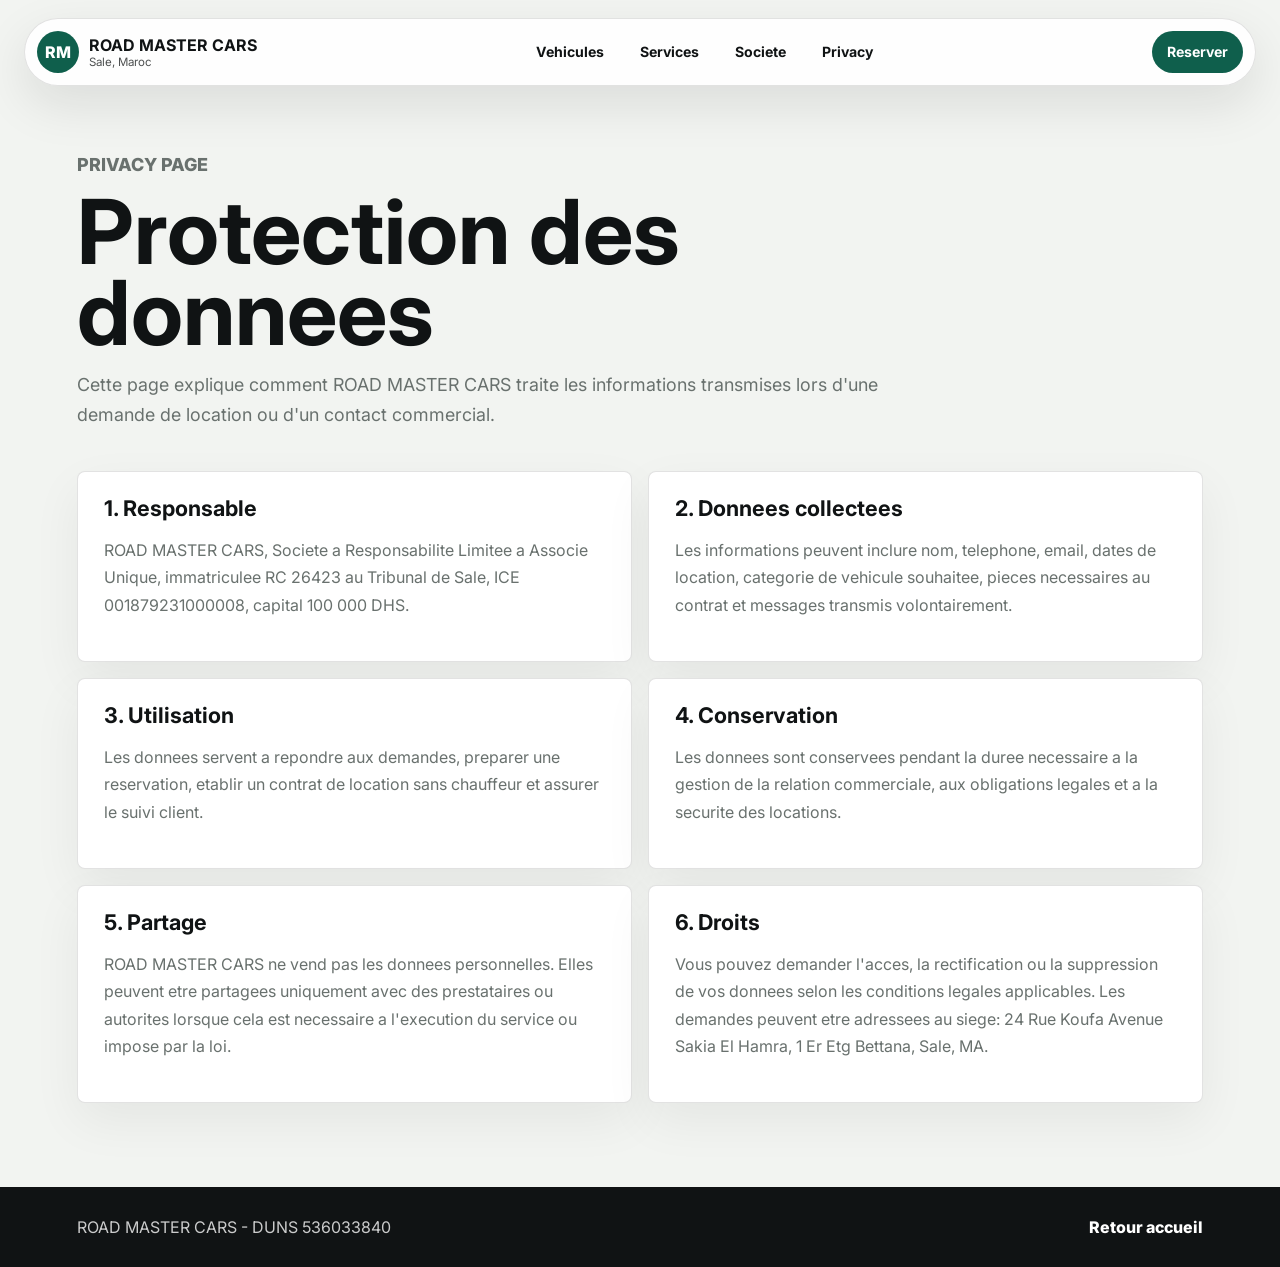
==== privacy.html @ 3716bf58 "Add files via upload" ====
<!doctype html>
<html lang="fr">
  <head>
    <meta charset="UTF-8" />
    <meta name="viewport" content="width=device-width, initial-scale=1.0" />
    <title>Privacy | ROAD MASTER CARS</title>
    <meta name="description" content="Privacy page de ROAD MASTER CARS." />
    <link rel="preconnect" href="https://fonts.googleapis.com" />
    <link rel="preconnect" href="https://fonts.gstatic.com" crossorigin />
    <link
      href="https://fonts.googleapis.com/css2?family=Inter:wght@400;500;600;700;800&display=swap"
      rel="stylesheet"
    />
    <link rel="stylesheet" href="styles.css" />
  </head>
  <body class="privacy-page">
    <div class="progress" aria-hidden="true"></div>
    <header class="site-header solid" data-animate>
      <a class="brand" href="index.html" aria-label="ROAD MASTER CARS accueil">
        <span class="brand-mark">RM</span>
        <span>
          <strong>ROAD MASTER CARS</strong>
          <small>Sale, Maroc</small>
        </span>
      </a>
      <nav class="nav" aria-label="Navigation principale">
        <a href="index.html#fleet">Vehicules</a>
        <a href="index.html#services">Services</a>
        <a href="index.html#company">Societe</a>
        <a href="privacy.html">Privacy</a>
      </nav>
      <a class="header-cta" href="index.html#booking">Reserver</a>
    </header>

    <main class="privacy-main">
      <section class="privacy-hero reveal">
        <p class="eyebrow">Privacy page</p>
        <h1>Protection des donnees</h1>
        <p>
          Cette page explique comment ROAD MASTER CARS traite les informations
          transmises lors d'une demande de location ou d'un contact commercial.
        </p>
      </section>

      <section class="privacy-content">
        <article class="policy-block reveal">
          <h2>1. Responsable</h2>
          <p>
            ROAD MASTER CARS, Societe a Responsabilite Limitee a Associe Unique,
            immatriculee RC 26423 au Tribunal de Sale, ICE 001879231000008,
            capital 100 000 DHS.
          </p>
        </article>
        <article class="policy-block reveal">
          <h2>2. Donnees collectees</h2>
          <p>
            Les informations peuvent inclure nom, telephone, email, dates de location,
            categorie de vehicule souhaitee, pieces necessaires au contrat et messages
            transmis volontairement.
          </p>
        </article>
        <article class="policy-block reveal">
          <h2>3. Utilisation</h2>
          <p>
            Les donnees servent a repondre aux demandes, preparer une reservation,
            etablir un contrat de location sans chauffeur et assurer le suivi client.
          </p>
        </article>
        <article class="policy-block reveal">
          <h2>4. Conservation</h2>
          <p>
            Les donnees sont conservees pendant la duree necessaire a la gestion de la
            relation commerciale, aux obligations legales et a la securite des locations.
          </p>
        </article>
        <article class="policy-block reveal">
          <h2>5. Partage</h2>
          <p>
            ROAD MASTER CARS ne vend pas les donnees personnelles. Elles peuvent etre
            partagees uniquement avec des prestataires ou autorites lorsque cela est
            necessaire a l'execution du service ou impose par la loi.
          </p>
        </article>
        <article class="policy-block reveal">
          <h2>6. Droits</h2>
          <p>
            Vous pouvez demander l'acces, la rectification ou la suppression de vos
            donnees selon les conditions legales applicables. Les demandes peuvent etre
            adressees au siege: 24 Rue Koufa Avenue Sakia El Hamra, 1 Er Etg Bettana,
            Sale, MA.
          </p>
        </article>
      </section>
    </main>

    <footer class="footer">
      <span>ROAD MASTER CARS - DUNS 536033840</span>
      <a href="index.html">Retour accueil</a>
    </footer>

    <script src="script.js"></script>
  </body>
</html>
---- styles.css ----
:root {
  --ink: #101314;
  --muted: #69716e;
  --paper: #f7f5f0;
  --panel: #ffffff;
  --green: #0f5f4c;
  --mint: #c8efe0;
  --gold: #c9983f;
  --line: rgba(16, 19, 20, 0.12);
  --shadow: 0 24px 70px rgba(16, 19, 20, 0.18);
}

* {
  box-sizing: border-box;
}

html {
  scroll-behavior: smooth;
}

body {
  margin: 0;
  font-family: Inter, Arial, sans-serif;
  color: var(--ink);
  background: var(--paper);
}

a {
  color: inherit;
  text-decoration: none;
}

.progress {
  position: fixed;
  inset: 0 auto auto 0;
  z-index: 30;
  width: 0;
  height: 3px;
  background: linear-gradient(90deg, var(--gold), var(--green));
}

.site-header {
  position: fixed;
  inset: 18px 24px auto;
  z-index: 20;
  display: flex;
  align-items: center;
  justify-content: space-between;
  gap: 20px;
  padding: 12px;
  color: white;
  background: rgba(16, 19, 20, 0.22);
  border: 1px solid rgba(255, 255, 255, 0.22);
  border-radius: 999px;
  backdrop-filter: blur(18px);
  transform: translateY(-120%);
  animation: dropIn 0.8s ease forwards;
}

.site-header.solid,
.site-header.scrolled {
  color: var(--ink);
  background: rgba(255, 255, 255, 0.9);
  border-color: var(--line);
  box-shadow: 0 18px 50px rgba(16, 19, 20, 0.1);
}

.brand {
  display: inline-flex;
  align-items: center;
  gap: 10px;
  min-width: 218px;
}

.brand-mark {
  display: grid;
  width: 42px;
  height: 42px;
  place-items: center;
  border-radius: 50%;
  color: white;
  background: var(--green);
  font-weight: 800;
}

.brand strong,
.brand small {
  display: block;
}

.brand small {
  color: currentColor;
  font-size: 0.72rem;
  opacity: 0.74;
}

.nav {
  display: flex;
  gap: 6px;
  align-items: center;
}

.nav a,
.header-cta {
  min-height: 42px;
  padding: 12px 15px;
  border-radius: 999px;
  font-size: 0.88rem;
  font-weight: 700;
  transition: transform 0.25s ease, background 0.25s ease;
}

.nav a:hover {
  background: rgba(255, 255, 255, 0.18);
  transform: translateY(-2px);
}

.site-header.solid .nav a:hover,
.site-header.scrolled .nav a:hover {
  background: rgba(15, 95, 76, 0.1);
}

.header-cta {
  color: white;
  background: var(--green);
}

.hero {
  position: relative;
  min-height: 96vh;
  display: grid;
  align-items: end;
  overflow: hidden;
  padding: 144px 6vw 84px;
  color: white;
}

.hero-image {
  position: absolute;
  inset: 0;
  width: 100%;
  height: 100%;
  object-fit: cover;
  transform: scale(1.06);
  animation: heroFloat 12s ease-in-out infinite alternate;
}

.hero-overlay {
  position: absolute;
  inset: 0;
  background:
    linear-gradient(90deg, rgba(5, 11, 10, 0.84), rgba(5, 11, 10, 0.34) 54%, rgba(5, 11, 10, 0.2)),
    linear-gradient(0deg, rgba(5, 11, 10, 0.72), transparent 42%);
}

.hero-content {
  position: relative;
  z-index: 1;
  width: min(820px, 100%);
}

.eyebrow {
  margin: 0 0 12px;
  color: var(--gold);
  font-size: 0.78rem;
  font-weight: 800;
  letter-spacing: 0;
  text-transform: uppercase;
}

h1,
h2,
h3,
p {
  margin-top: 0;
}

h1 {
  max-width: 760px;
  margin-bottom: 16px;
  font-size: clamp(3.2rem, 8vw, 7.8rem);
  line-height: 0.9;
  letter-spacing: 0;
}

h2 {
  font-size: clamp(2rem, 4vw, 4.4rem);
  line-height: 1;
  letter-spacing: 0;
}

.hero-copy {
  width: min(620px, 100%);
  color: rgba(255, 255, 255, 0.84);
  font-size: clamp(1rem, 2vw, 1.22rem);
  line-height: 1.7;
}

.booking-panel {
  display: grid;
  grid-template-columns: 1.15fr 0.9fr 1fr auto;
  gap: 10px;
  width: min(940px, 100%);
  margin-top: 34px;
  padding: 10px;
  color: var(--ink);
  background: rgba(255, 255, 255, 0.9);
  border: 1px solid rgba(255, 255, 255, 0.35);
  border-radius: 8px;
  box-shadow: var(--shadow);
  backdrop-filter: blur(18px);
}

label {
  display: grid;
  gap: 6px;
  color: var(--muted);
  font-size: 0.78rem;
  font-weight: 800;
  text-transform: uppercase;
}

input,
select,
button {
  width: 100%;
  min-height: 48px;
  border: 0;
  border-radius: 6px;
  font: inherit;
}

input,
select {
  padding: 0 12px;
  color: var(--ink);
  background: #f0eee8;
  outline: 2px solid transparent;
}

input:focus,
select:focus {
  outline-color: var(--gold);
}

button,
.cta-band a {
  color: white;
  background: var(--green);
  font-weight: 800;
  cursor: pointer;
  transition: transform 0.25s ease, box-shadow 0.25s ease;
}

button:hover,
.cta-band a:hover,
.header-cta:hover {
  transform: translateY(-2px);
  box-shadow: 0 14px 30px rgba(15, 95, 76, 0.25);
}

.scroll-cue {
  position: absolute;
  right: 6vw;
  bottom: 34px;
  z-index: 2;
  width: 44px;
  height: 66px;
  border: 1px solid rgba(255, 255, 255, 0.42);
  border-radius: 999px;
}

.scroll-cue::after {
  content: "";
  position: absolute;
  top: 12px;
  left: 50%;
  width: 7px;
  height: 7px;
  border-radius: 50%;
  background: white;
  transform: translateX(-50%);
  animation: scrollDot 1.5s ease-in-out infinite;
}

.strip {
  display: grid;
  grid-template-columns: repeat(3, 1fr);
  gap: 1px;
  background: var(--line);
}

.stat {
  padding: 38px 6vw;
  background: white;
}

.stat strong {
  display: block;
  color: var(--green);
  font-size: clamp(1.8rem, 4vw, 3.4rem);
}

.stat span {
  color: var(--muted);
  font-weight: 700;
}

.section {
  padding: 96px 6vw;
}

.section-heading {
  width: min(760px, 100%);
  margin-bottom: 34px;
}

.fleet-grid {
  display: grid;
  grid-template-columns: repeat(3, 1fr);
  gap: 18px;
}

.vehicle-card,
.info-card,
.service-item,
.policy-block {
  border: 1px solid var(--line);
  border-radius: 8px;
  background: var(--panel);
  box-shadow: 0 18px 50px rgba(16, 19, 20, 0.06);
}

.vehicle-card {
  min-height: 370px;
  display: flex;
  flex-direction: column;
  padding: 26px;
  overflow: hidden;
  transition: transform 0.35s ease, box-shadow 0.35s ease;
}

.vehicle-card:hover {
  transform: translateY(-10px);
  box-shadow: 0 30px 70px rgba(16, 19, 20, 0.14);
}

.car-shape {
  position: relative;
  height: 128px;
  margin: 14px 0 28px;
  border-radius: 72px 90px 26px 26px;
  background: linear-gradient(135deg, #fefefe, #b7c2bd);
  box-shadow: inset 0 -18px 30px rgba(16, 19, 20, 0.1);
  animation: carIdle 4s ease-in-out infinite;
}

.car-two {
  background: linear-gradient(135deg, #d6eadf, #0f5f4c);
  animation-delay: 0.4s;
}

.car-three {
  background: linear-gradient(135deg, #f2d18a, #303634);
  animation-delay: 0.8s;
}

.car-shape::before,
.car-shape::after {
  content: "";
  position: absolute;
  bottom: -16px;
  width: 42px;
  height: 42px;
  border: 8px solid #202827;
  border-radius: 50%;
  background: #f4f4f1;
}

.car-shape::before {
  left: 15%;
}

.car-shape::after {
  right: 15%;
}

.vehicle-card p,
.service-copy p,
.service-item p,
.policy-block p {
  color: var(--muted);
  line-height: 1.7;
}

.vehicle-card span {
  margin-top: auto;
  color: var(--green);
  font-weight: 800;
}

.split {
  display: grid;
  grid-template-columns: 0.9fr 1.1fr;
  gap: 42px;
  align-items: start;
  background: #e9f2ed;
}

.service-copy {
  position: sticky;
  top: 120px;
}

.service-list {
  display: grid;
  gap: 14px;
}

.service-item {
  padding: 24px;
}

.service-item span {
  display: inline-grid;
  width: 44px;
  height: 44px;
  margin-bottom: 18px;
  place-items: center;
  color: white;
  background: var(--green);
  border-radius: 50%;
  font-weight: 800;
}

.company {
  background: white;
}

.company-grid {
  display: grid;
  grid-template-columns: repeat(4, 1fr);
  gap: 14px;
}

.info-card {
  min-height: 142px;
  padding: 22px;
}

.info-card.wide {
  grid-column: span 2;
}

.info-card span {
  display: block;
  margin-bottom: 14px;
  color: var(--muted);
  font-size: 0.82rem;
  font-weight: 800;
  text-transform: uppercase;
}

.info-card strong {
  font-size: 1.04rem;
  line-height: 1.45;
}

.cta-band {
  display: flex;
  align-items: center;
  justify-content: space-between;
  gap: 24px;
  margin: 0 6vw 96px;
  padding: 44px;
  color: white;
  background: linear-gradient(135deg, #101314, #0f5f4c);
  border-radius: 8px;
  overflow: hidden;
}

.cta-band a {
  display: inline-grid;
  min-width: 150px;
  min-height: 54px;
  place-items: center;
  border-radius: 6px;
  background: var(--gold);
}

.footer {
  display: flex;
  justify-content: space-between;
  gap: 20px;
  padding: 30px 6vw;
  color: rgba(255, 255, 255, 0.78);
  background: #101314;
}

.footer a {
  color: white;
  font-weight: 800;
}

.privacy-page {
  background: #f2f4f1;
}

.privacy-main {
  padding: 150px 6vw 84px;
}

.privacy-hero {
  width: min(860px, 100%);
  margin-bottom: 40px;
}

.privacy-hero h1 {
  color: var(--ink);
  font-size: clamp(2.8rem, 7vw, 6rem);
}

.privacy-hero p {
  color: var(--muted);
  font-size: 1.12rem;
  line-height: 1.7;
}

.privacy-content {
  display: grid;
  grid-template-columns: repeat(2, 1fr);
  gap: 16px;
}

.policy-block {
  padding: 26px;
}

.policy-block h2 {
  font-size: 1.35rem;
}

.reveal {
  opacity: 0;
  transform: translateY(26px);
  transition: opacity 0.8s ease, transform 0.8s ease;
}

.reveal.visible {
  opacity: 1;
  transform: translateY(0);
}

@keyframes dropIn {
  to {
    transform: translateY(0);
  }
}

@keyframes heroFloat {
  to {
    transform: scale(1.1) translate3d(-1.5%, -1%, 0);
  }
}

@keyframes scrollDot {
  0%,
  100% {
    opacity: 0.3;
    transform: translate(-50%, 0);
  }
  50% {
    opacity: 1;
    transform: translate(-50%, 26px);
  }
}

@keyframes carIdle {
  50% {
    transform: translateY(-7px);
  }
}

@media (max-width: 900px) {
  .site-header {
    inset: 10px;
    border-radius: 8px;
    flex-wrap: wrap;
  }

  .brand {
    min-width: auto;
  }

  .nav {
    order: 3;
    width: 100%;
    overflow-x: auto;
  }

  .booking-panel,
  .fleet-grid,
  .split,
  .privacy-content {
    grid-template-columns: 1fr;
  }

  .strip,
  .company-grid {
    grid-template-columns: repeat(2, 1fr);
  }

  .service-copy {
    position: static;
  }

  .info-card.wide {
    grid-column: span 1;
  }

  .cta-band {
    align-items: flex-start;
    flex-direction: column;
  }
}

@media (max-width: 560px) {
  .hero {
    min-height: 100vh;
    padding: 190px 18px 72px;
  }

  .site-header {
    padding: 9px;
  }

  .header-cta {
    display: none;
  }

  .nav a {
    padding: 10px 12px;
  }

  .strip,
  .company-grid {
    grid-template-columns: 1fr;
  }

  .section,
  .privacy-main {
    padding-left: 18px;
    padding-right: 18px;
  }

  .stat {
    padding: 28px 18px;
  }

  .cta-band {
    margin-left: 18px;
    margin-right: 18px;
    padding: 26px;
  }

  .footer {
    flex-direction: column;
    padding: 26px 18px;
  }
}
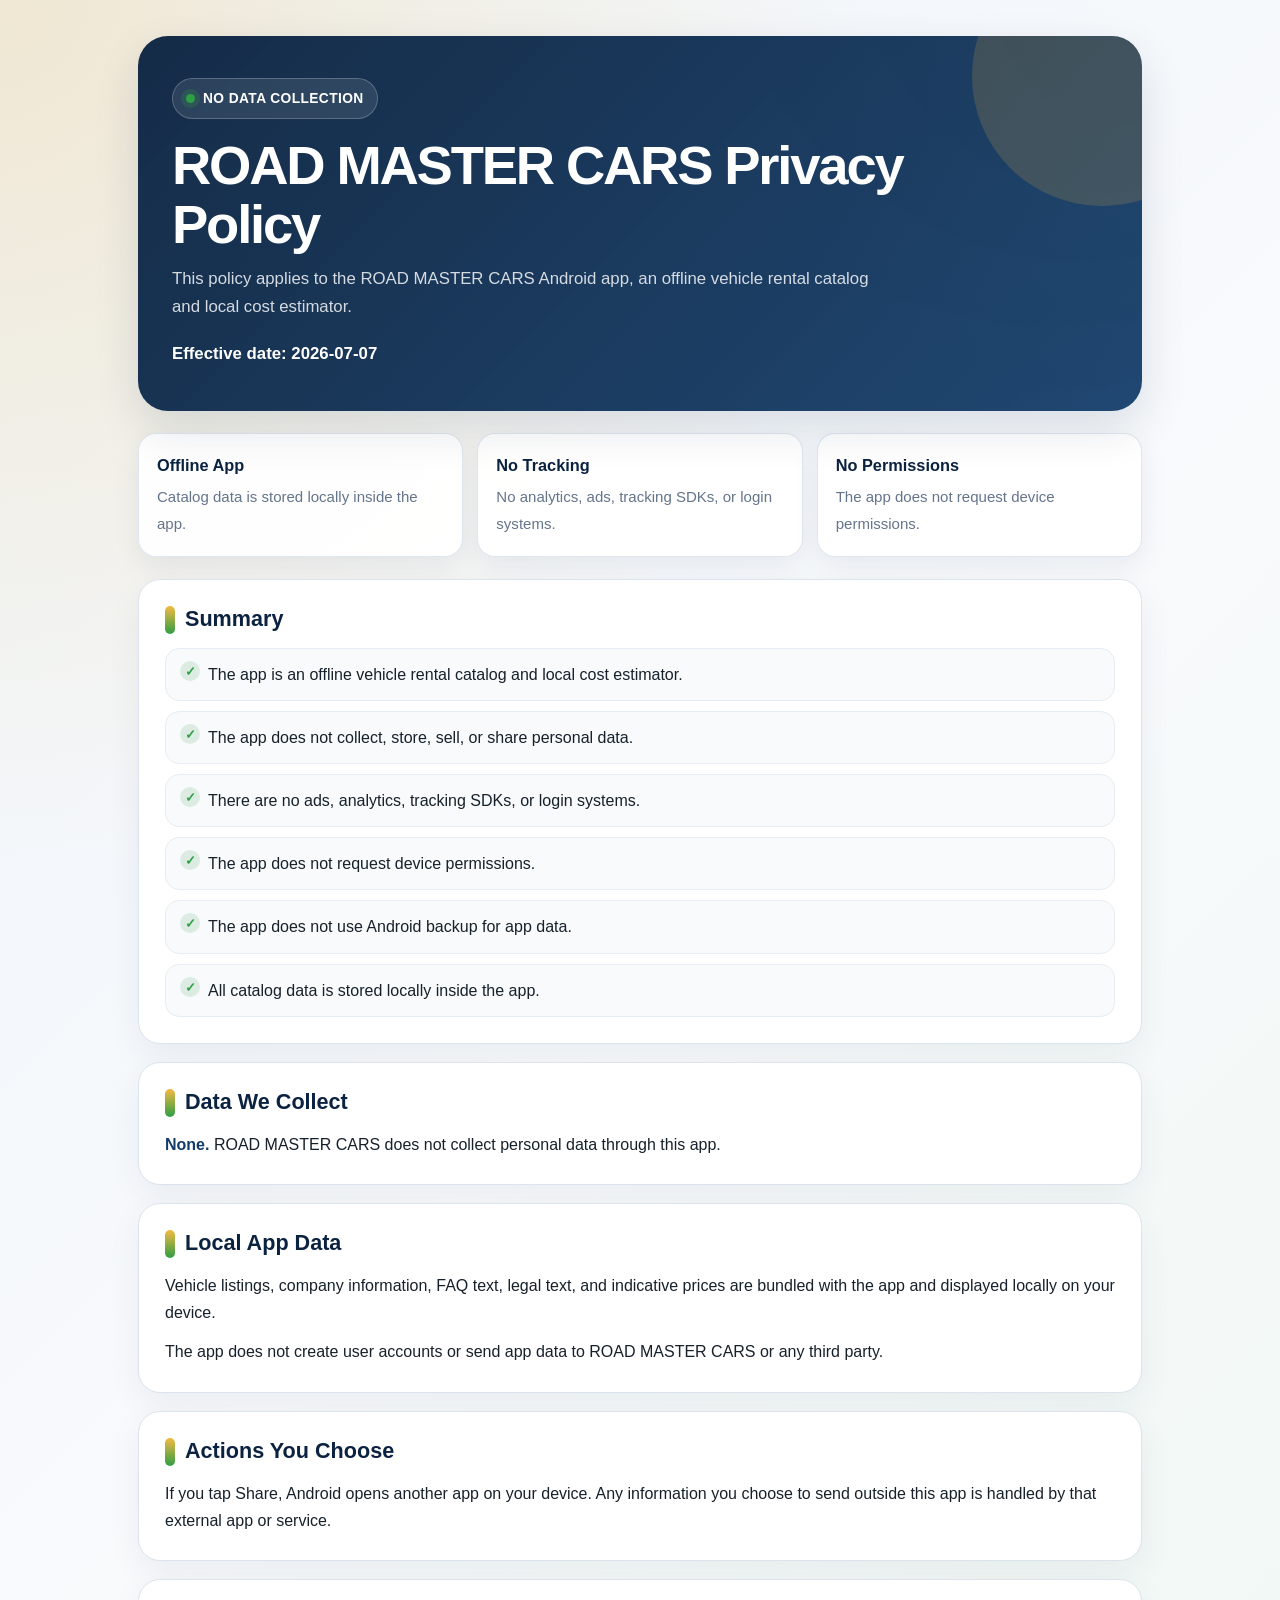
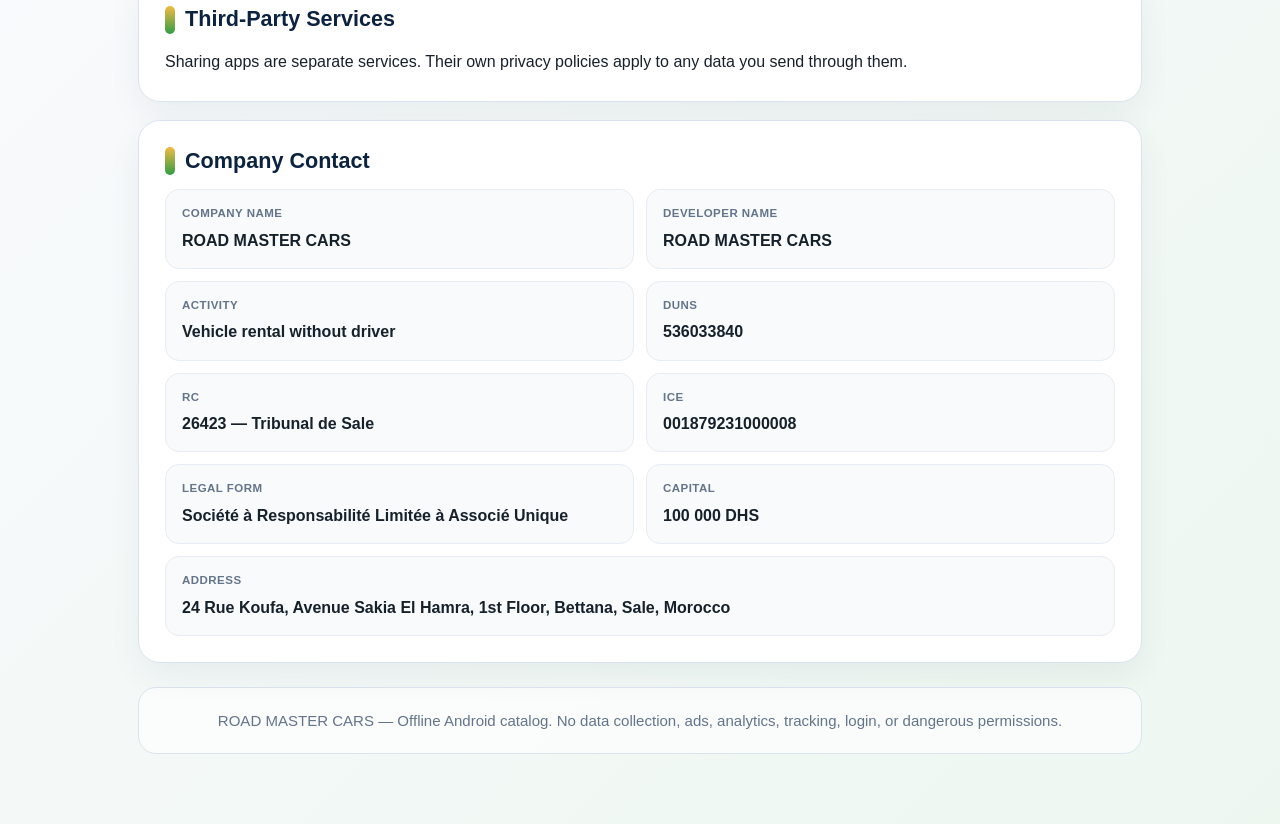
==== commit 107d0699: "Update privacy.html" ====
--- a/privacy.html
+++ b/privacy.html
@@ -1,103 +1,413 @@
 <!doctype html>
-<html lang="fr">
-  <head>
-    <meta charset="UTF-8" />
-    <meta name="viewport" content="width=device-width, initial-scale=1.0" />
-    <title>Privacy | ROAD MASTER CARS</title>
-    <meta name="description" content="Privacy page de ROAD MASTER CARS." />
-    <link rel="preconnect" href="https://fonts.googleapis.com" />
-    <link rel="preconnect" href="https://fonts.gstatic.com" crossorigin />
-    <link
-      href="https://fonts.googleapis.com/css2?family=Inter:wght@400;500;600;700;800&display=swap"
-      rel="stylesheet"
-    />
-    <link rel="stylesheet" href="styles.css" />
-  </head>
-  <body class="privacy-page">
-    <div class="progress" aria-hidden="true"></div>
-    <header class="site-header solid" data-animate>
-      <a class="brand" href="index.html" aria-label="ROAD MASTER CARS accueil">
-        <span class="brand-mark">RM</span>
-        <span>
-          <strong>ROAD MASTER CARS</strong>
-          <small>Sale, Maroc</small>
-        </span>
-      </a>
-      <nav class="nav" aria-label="Navigation principale">
-        <a href="index.html#fleet">Vehicules</a>
-        <a href="index.html#services">Services</a>
-        <a href="index.html#company">Societe</a>
-        <a href="privacy.html">Privacy</a>
-      </nav>
-      <a class="header-cta" href="index.html#booking">Reserver</a>
+<html lang="en">
+<head>
+  <meta charset="utf-8">
+  <meta name="viewport" content="width=device-width, initial-scale=1">
+  <meta name="description" content="Privacy policy for the ROAD MASTER CARS Android app. Offline catalog with no tracking, no ads, and no personal data collection.">
+  <title>ROAD MASTER CARS Privacy Policy</title>
+
+  <style>
+    :root {
+      --primary: #0b2341;
+      --primary-soft: #123c69;
+      --green: #2f9e44;
+      --gold: #f4b942;
+      --bg: #f3f6fa;
+      --card: #ffffff;
+      --text: #17212b;
+      --muted: #64748b;
+      --line: #dbe4ee;
+      --shadow: 0 18px 45px rgba(11, 35, 65, 0.12);
+      --radius: 22px;
+    }
+
+    * {
+      box-sizing: border-box;
+    }
+
+    body {
+      margin: 0;
+      font-family: Inter, Arial, Helvetica, sans-serif;
+      color: var(--text);
+      background:
+        radial-gradient(circle at top left, rgba(244, 185, 66, 0.22), transparent 32%),
+        linear-gradient(135deg, #eef4fb 0%, #f8fafc 45%, #edf7f0 100%);
+      line-height: 1.7;
+    }
+
+    .page {
+      max-width: 1040px;
+      margin: 0 auto;
+      padding: 36px 18px 70px;
+    }
+
+    .hero {
+      position: relative;
+      overflow: hidden;
+      color: #fff;
+      background:
+        linear-gradient(135deg, rgba(11, 35, 65, 0.96), rgba(18, 60, 105, 0.94)),
+        radial-gradient(circle at top right, rgba(244, 185, 66, 0.32), transparent 35%);
+      border-radius: 30px;
+      padding: 42px 34px;
+      box-shadow: var(--shadow);
+    }
+
+    .hero::after {
+      content: "";
+      position: absolute;
+      right: -90px;
+      top: -90px;
+      width: 260px;
+      height: 260px;
+      border-radius: 50%;
+      background: rgba(244, 185, 66, 0.16);
+    }
+
+    .badge {
+      display: inline-flex;
+      align-items: center;
+      gap: 8px;
+      padding: 8px 13px;
+      border: 1px solid rgba(255, 255, 255, 0.22);
+      border-radius: 999px;
+      background: rgba(255, 255, 255, 0.1);
+      font-size: 0.86rem;
+      font-weight: 700;
+      letter-spacing: 0.03em;
+      text-transform: uppercase;
+    }
+
+    .badge span {
+      width: 9px;
+      height: 9px;
+      background: var(--green);
+      border-radius: 50%;
+      box-shadow: 0 0 0 5px rgba(47, 158, 68, 0.2);
+    }
+
+    h1 {
+      position: relative;
+      margin: 18px 0 10px;
+      font-size: clamp(2rem, 5vw, 3.4rem);
+      line-height: 1.08;
+      max-width: 780px;
+      letter-spacing: -0.04em;
+    }
+
+    .hero p {
+      position: relative;
+      max-width: 720px;
+      margin: 0;
+      color: rgba(255, 255, 255, 0.82);
+      font-size: 1.05rem;
+    }
+
+    .date {
+      margin-top: 18px !important;
+      font-weight: 700;
+      color: #fff !important;
+    }
+
+    .grid {
+      display: grid;
+      grid-template-columns: repeat(3, 1fr);
+      gap: 14px;
+      margin: 22px 0;
+    }
+
+    .trust-card {
+      background: rgba(255, 255, 255, 0.92);
+      border: 1px solid rgba(219, 228, 238, 0.9);
+      border-radius: 18px;
+      padding: 18px;
+      box-shadow: 0 10px 28px rgba(11, 35, 65, 0.07);
+    }
+
+    .trust-card strong {
+      display: block;
+      color: var(--primary);
+      margin-bottom: 4px;
+      font-size: 1.02rem;
+    }
+
+    .trust-card span {
+      color: var(--muted);
+      font-size: 0.94rem;
+    }
+
+    .content {
+      display: grid;
+      grid-template-columns: 1fr;
+      gap: 18px;
+      margin-top: 18px;
+    }
+
+    section {
+      background: var(--card);
+      border: 1px solid var(--line);
+      border-radius: var(--radius);
+      padding: 26px;
+      box-shadow: 0 12px 34px rgba(11, 35, 65, 0.06);
+    }
+
+    h2 {
+      display: flex;
+      align-items: center;
+      gap: 10px;
+      margin: 0 0 14px;
+      color: var(--primary);
+      font-size: 1.35rem;
+      line-height: 1.25;
+    }
+
+    h2::before {
+      content: "";
+      width: 10px;
+      height: 28px;
+      border-radius: 10px;
+      background: linear-gradient(180deg, var(--gold), var(--green));
+      flex: 0 0 auto;
+    }
+
+    p {
+      margin: 0 0 12px;
+    }
+
+    p:last-child {
+      margin-bottom: 0;
+    }
+
+    strong {
+      color: var(--primary-soft);
+    }
+
+    ul {
+      list-style: none;
+      padding: 0;
+      margin: 0;
+      display: grid;
+      gap: 10px;
+    }
+
+    li {
+      position: relative;
+      padding: 12px 14px 12px 42px;
+      background: #f8fafc;
+      border: 1px solid #e7edf4;
+      border-radius: 14px;
+    }
+
+    li::before {
+      content: "✓";
+      position: absolute;
+      left: 14px;
+      top: 12px;
+      width: 20px;
+      height: 20px;
+      display: grid;
+      place-items: center;
+      border-radius: 50%;
+      background: rgba(47, 158, 68, 0.14);
+      color: var(--green);
+      font-weight: 800;
+      font-size: 0.82rem;
+    }
+
+    .company {
+      display: grid;
+      grid-template-columns: repeat(2, minmax(0, 1fr));
+      gap: 12px;
+    }
+
+    .info {
+      padding: 14px 16px;
+      border-radius: 14px;
+      background: #f8fafc;
+      border: 1px solid #e7edf4;
+    }
+
+    .info small {
+      display: block;
+      margin-bottom: 3px;
+      color: var(--muted);
+      font-weight: 700;
+      text-transform: uppercase;
+      letter-spacing: 0.04em;
+      font-size: 0.72rem;
+    }
+
+    .info span {
+      color: var(--text);
+      font-weight: 650;
+    }
+
+    .info.full {
+      grid-column: 1 / -1;
+    }
+
+    footer {
+      margin-top: 24px;
+      padding: 20px 24px;
+      border-radius: 18px;
+      background: rgba(255, 255, 255, 0.68);
+      border: 1px solid var(--line);
+      color: var(--muted);
+      font-size: 0.94rem;
+      text-align: center;
+    }
+
+    @media (max-width: 760px) {
+      .page {
+        padding: 20px 12px 42px;
+      }
+
+      .hero {
+        padding: 30px 22px;
+        border-radius: 24px;
+      }
+
+      .grid,
+      .company {
+        grid-template-columns: 1fr;
+      }
+
+      section {
+        padding: 22px 18px;
+      }
+    }
+
+    @media print {
+      body {
+        background: #fff;
+      }
+
+      .page {
+        padding: 0;
+      }
+
+      .hero,
+      section,
+      footer {
+        box-shadow: none;
+      }
+    }
+  </style>
+</head>
+
+<body>
+  <main class="page">
+    <header class="hero">
+      <div class="badge"><span></span> No Data Collection</div>
+      <h1>ROAD MASTER CARS Privacy Policy</h1>
+      <p>This policy applies to the ROAD MASTER CARS Android app, an offline vehicle rental catalog and local cost estimator.</p>
+      <p class="date">Effective date: 2026-07-07</p>
     </header>
 
-    <main class="privacy-main">
-      <section class="privacy-hero reveal">
-        <p class="eyebrow">Privacy page</p>
-        <h1>Protection des donnees</h1>
-        <p>
-          Cette page explique comment ROAD MASTER CARS traite les informations
-          transmises lors d'une demande de location ou d'un contact commercial.
-        </p>
-      </section>
-
-      <section class="privacy-content">
-        <article class="policy-block reveal">
-          <h2>1. Responsable</h2>
-          <p>
-            ROAD MASTER CARS, Societe a Responsabilite Limitee a Associe Unique,
-            immatriculee RC 26423 au Tribunal de Sale, ICE 001879231000008,
-            capital 100 000 DHS.
-          </p>
-        </article>
-        <article class="policy-block reveal">
-          <h2>2. Donnees collectees</h2>
-          <p>
-            Les informations peuvent inclure nom, telephone, email, dates de location,
-            categorie de vehicule souhaitee, pieces necessaires au contrat et messages
-            transmis volontairement.
-          </p>
-        </article>
-        <article class="policy-block reveal">
-          <h2>3. Utilisation</h2>
-          <p>
-            Les donnees servent a repondre aux demandes, preparer une reservation,
-            etablir un contrat de location sans chauffeur et assurer le suivi client.
-          </p>
-        </article>
-        <article class="policy-block reveal">
-          <h2>4. Conservation</h2>
-          <p>
-            Les donnees sont conservees pendant la duree necessaire a la gestion de la
-            relation commerciale, aux obligations legales et a la securite des locations.
-          </p>
-        </article>
-        <article class="policy-block reveal">
-          <h2>5. Partage</h2>
-          <p>
-            ROAD MASTER CARS ne vend pas les donnees personnelles. Elles peuvent etre
-            partagees uniquement avec des prestataires ou autorites lorsque cela est
-            necessaire a l'execution du service ou impose par la loi.
-          </p>
-        </article>
-        <article class="policy-block reveal">
-          <h2>6. Droits</h2>
-          <p>
-            Vous pouvez demander l'acces, la rectification ou la suppression de vos
-            donnees selon les conditions legales applicables. Les demandes peuvent etre
-            adressees au siege: 24 Rue Koufa Avenue Sakia El Hamra, 1 Er Etg Bettana,
-            Sale, MA.
-          </p>
-        </article>
-      </section>
-    </main>
-
-    <footer class="footer">
-      <span>ROAD MASTER CARS - DUNS 536033840</span>
-      <a href="index.html">Retour accueil</a>
+    <div class="grid">
+      <div class="trust-card">
+        <strong>Offline App</strong>
+        <span>Catalog data is stored locally inside the app.</span>
+      </div>
+      <div class="trust-card">
+        <strong>No Tracking</strong>
+        <span>No analytics, ads, tracking SDKs, or login systems.</span>
+      </div>
+      <div class="trust-card">
+        <strong>No Permissions</strong>
+        <span>The app does not request device permissions.</span>
+      </div>
+    </div>
+
+    <div class="content">
+      <section>
+        <h2>Summary</h2>
+        <ul>
+          <li>The app is an offline vehicle rental catalog and local cost estimator.</li>
+          <li>The app does not collect, store, sell, or share personal data.</li>
+          <li>There are no ads, analytics, tracking SDKs, or login systems.</li>
+          <li>The app does not request device permissions.</li>
+          <li>The app does not use Android backup for app data.</li>
+          <li>All catalog data is stored locally inside the app.</li>
+        </ul>
+      </section>
+
+      <section>
+        <h2>Data We Collect</h2>
+        <p><strong>None.</strong> ROAD MASTER CARS does not collect personal data through this app.</p>
+      </section>
+
+      <section>
+        <h2>Local App Data</h2>
+        <p>Vehicle listings, company information, FAQ text, legal text, and indicative prices are bundled with the app and displayed locally on your device.</p>
+        <p>The app does not create user accounts or send app data to ROAD MASTER CARS or any third party.</p>
+      </section>
+
+      <section>
+        <h2>Actions You Choose</h2>
+        <p>If you tap Share, Android opens another app on your device. Any information you choose to send outside this app is handled by that external app or service.</p>
+      </section>
+
+      <section>
+        <h2>Third-Party Services</h2>
+        <p>Sharing apps are separate services. Their own privacy policies apply to any data you send through them.</p>
+      </section>
+
+      <section>
+        <h2>Company Contact</h2>
+
+        <div class="company">
+          <div class="info">
+            <small>Company name</small>
+            <span>ROAD MASTER CARS</span>
+          </div>
+
+          <div class="info">
+            <small>Developer name</small>
+            <span>ROAD MASTER CARS</span>
+          </div>
+
+          <div class="info">
+            <small>Activity</small>
+            <span>Vehicle rental without driver</span>
+          </div>
+
+          <div class="info">
+            <small>DUNS</small>
+            <span>536033840</span>
+          </div>
+
+          <div class="info">
+            <small>RC</small>
+            <span>26423 — Tribunal de Sale</span>
+          </div>
+
+          <div class="info">
+            <small>ICE</small>
+            <span>001879231000008</span>
+          </div>
+
+          <div class="info">
+            <small>Legal form</small>
+            <span>Société à Responsabilité Limitée à Associé Unique</span>
+          </div>
+
+          <div class="info">
+            <small>Capital</small>
+            <span>100 000 DHS</span>
+          </div>
+
+          <div class="info full">
+            <small>Address</small>
+            <span>24 Rue Koufa, Avenue Sakia El Hamra, 1st Floor, Bettana, Sale, Morocco</span>
+          </div>
+        </div>
+      </section>
+    </div>
+
+    <footer>
+      ROAD MASTER CARS — Offline Android catalog. No data collection, ads, analytics, tracking, login, or dangerous permissions.
     </footer>
-
-    <script src="script.js"></script>
-  </body>
+  </main>
+</body>
 </html>
